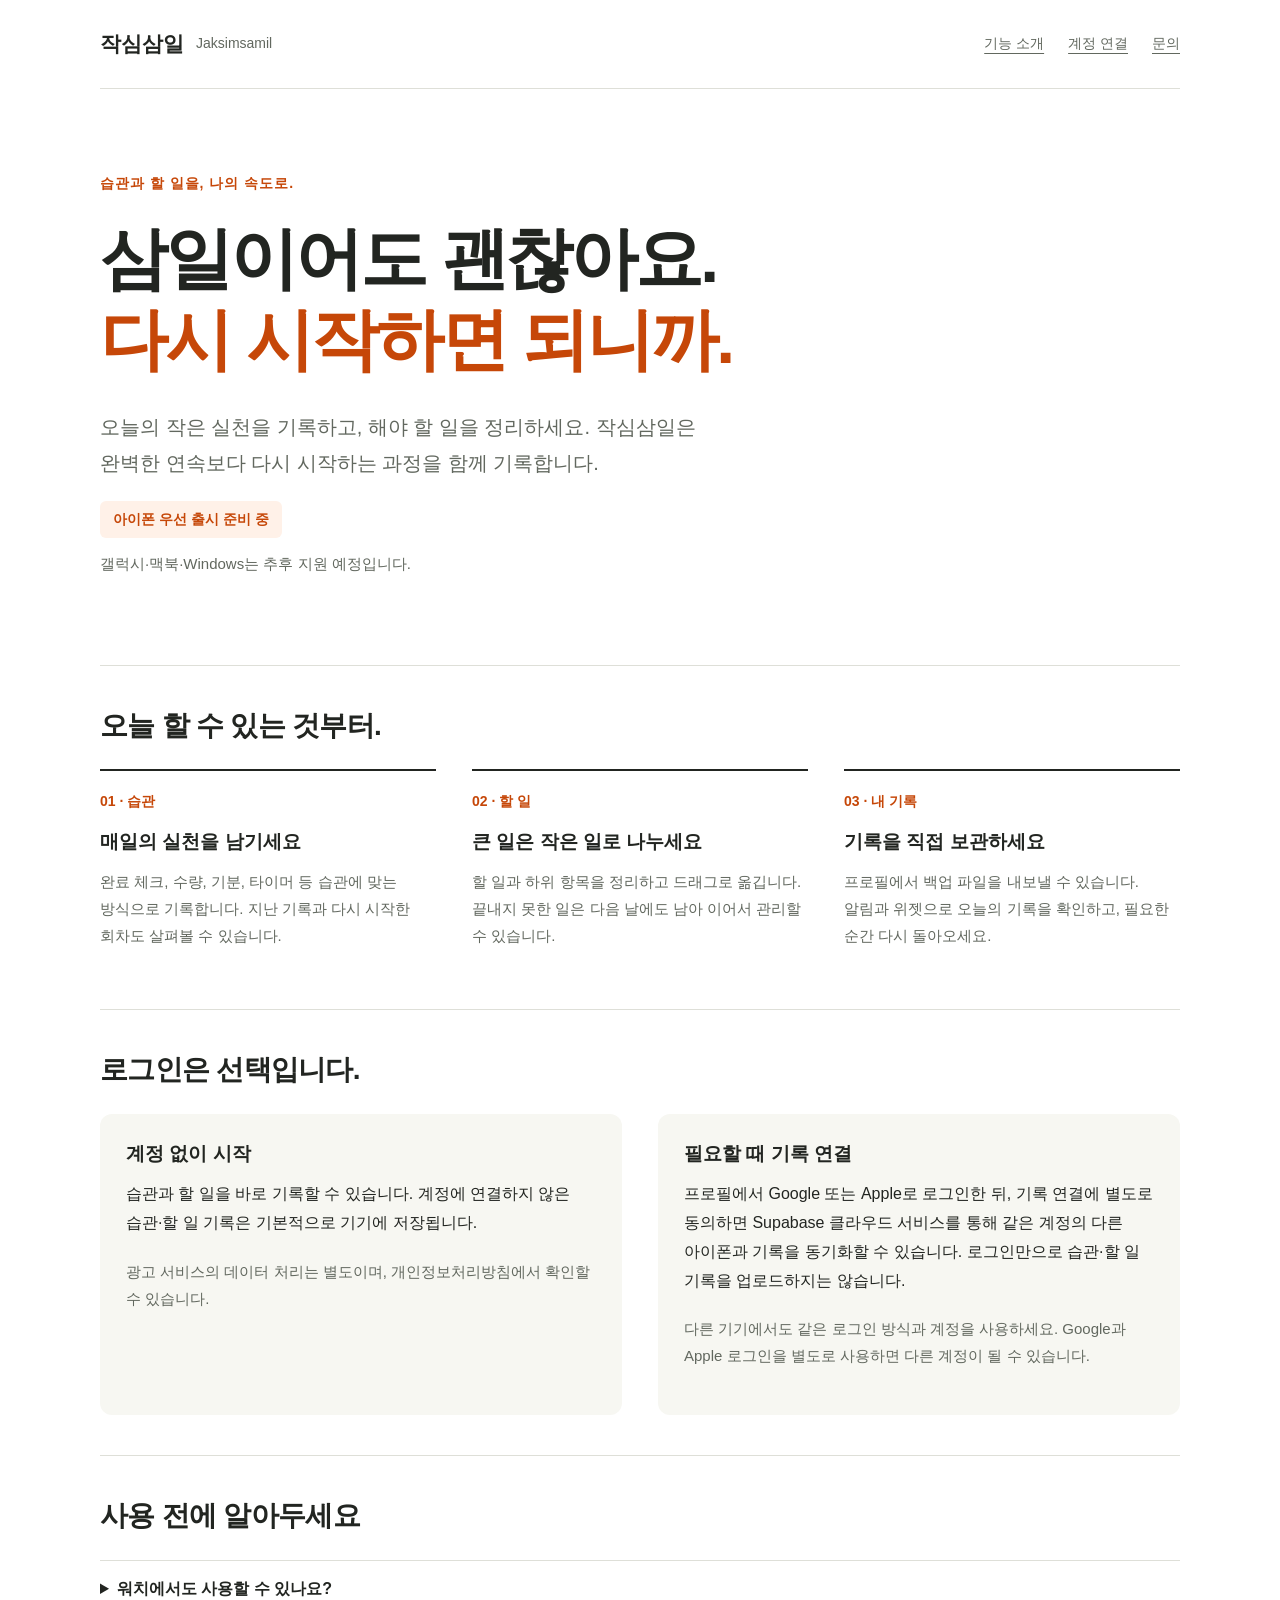
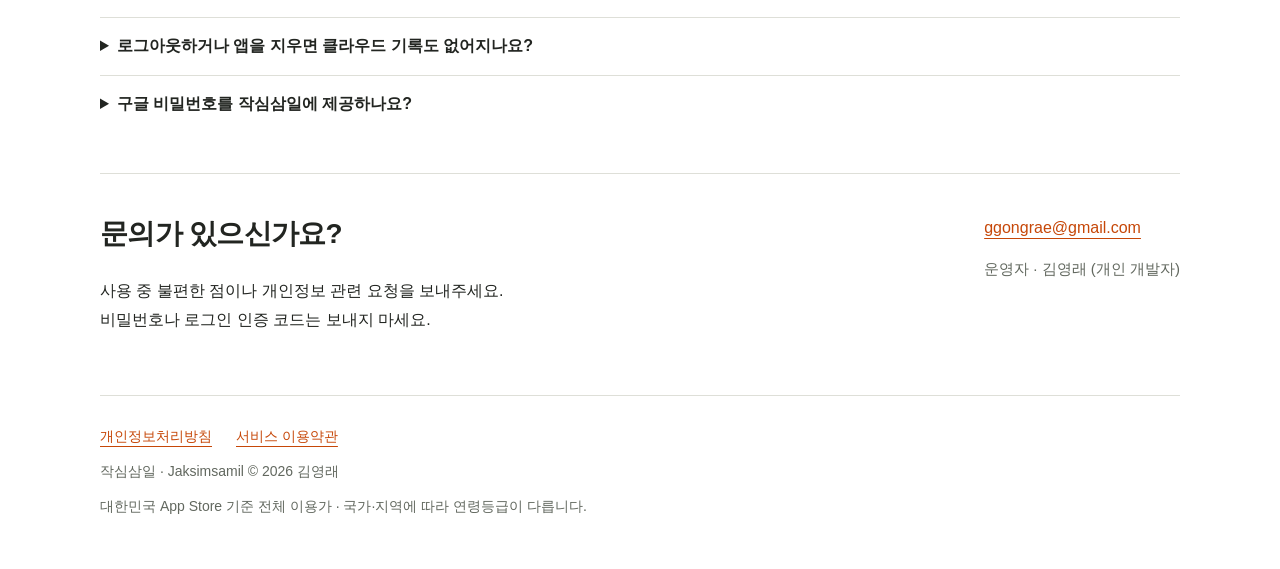
==== index.html @ e4d9ddfb "소개 홈페이지 추가" ====
<!doctype html>
<html lang="ko">
<head><meta charset="utf-8"><meta name="viewport" content="width=device-width,initial-scale=1"><meta name="description" content="작심삼일은 습관과 할 일을 기록하는 아이폰 앱입니다. 로그인 없이 시작하고, 필요할 때만 계정에 기록을 연결하세요."><title>작심삼일 · 습관과 할 일 기록</title><link rel="stylesheet" href="site.css"></head>
<body>
<a class="skip" href="#main">본문 바로가기</a>
<header class="wrap header"><a class="brand" href="index.html">작심삼일 <small>Jaksimsamil</small></a><nav aria-label="주 메뉴"><a href="#features">기능 소개</a><a href="#account">계정 연결</a><a href="#contact">문의</a></nav></header>
<main id="main" class="wrap">
<section class="hero"><span class="eyebrow">습관과 할 일을, 나의 속도로.</span><h1>삼일이어도 괜찮아요.<br><em>다시 시작하면 되니까.</em></h1><p class="lead">오늘의 작은 실천을 기록하고, 해야 할 일을 정리하세요. 작심삼일은 완벽한 연속보다 다시 시작하는 과정을 함께 기록합니다.</p><span class="status">아이폰 우선 출시 준비 중</span><p class="small">갤럭시·맥북·Windows는 추후 지원 예정입니다.</p></section>
<section id="features" class="section"><h2>오늘 할 수 있는 것부터.</h2><div class="features"><article class="feature"><span class="num">01 · 습관</span><h3>매일의 실천을 남기세요</h3><p>완료 체크, 수량, 기분, 타이머 등 습관에 맞는 방식으로 기록합니다. 지난 기록과 다시 시작한 회차도 살펴볼 수 있습니다.</p></article><article class="feature"><span class="num">02 · 할 일</span><h3>큰 일은 작은 일로 나누세요</h3><p>할 일과 하위 항목을 정리하고 드래그로 옮깁니다. 끝내지 못한 일은 다음 날에도 남아 이어서 관리할 수 있습니다.</p></article><article class="feature"><span class="num">03 · 내 기록</span><h3>기록을 직접 보관하세요</h3><p>프로필에서 백업 파일을 내보낼 수 있습니다. 알림과 위젯으로 오늘의 기록을 확인하고, 필요한 순간 다시 돌아오세요.</p></article></div></section>
<section id="account" class="section"><h2>로그인은 선택입니다.</h2><div class="choice"><article><h3>계정 없이 시작</h3><p>습관과 할 일을 바로 기록할 수 있습니다. 계정에 연결하지 않은 습관·할 일 기록은 기본적으로 기기에 저장됩니다.</p><p class="small">광고 서비스의 데이터 처리는 별도이며, 개인정보처리방침에서 확인할 수 있습니다.</p></article><article><h3>필요할 때 기록 연결</h3><p>프로필에서 Google 또는 Apple로 로그인한 뒤, 기록 연결에 별도로 동의하면 Supabase 클라우드 서비스를 통해 같은 계정의 다른 아이폰과 기록을 동기화할 수 있습니다. 로그인만으로 습관·할 일 기록을 업로드하지는 않습니다.</p><p class="small">다른 기기에서도 같은 로그인 방식과 계정을 사용하세요. Google과 Apple 로그인을 별도로 사용하면 다른 계정이 될 수 있습니다.</p></article></div></section>
<section class="section"><h2>사용 전에 알아두세요</h2><details><summary>워치에서도 사용할 수 있나요?</summary><p>아이폰에 연결된 Apple Watch의 보조 기능으로 오늘의 습관과 할 일을 확인하고 지원되는 항목을 완료할 수 있습니다. 독립적인 로그인 앱은 아니며, 기기 연결과 설치 상태에 따라 이용이 제한될 수 있습니다.</p></details><details><summary>로그아웃하거나 앱을 지우면 클라우드 기록도 없어지나요?</summary><p>아닙니다. 로그아웃은 동기화를 멈추는 동작입니다. Supabase에 저장된 계정과 기록 삭제는 앱의 프로필 → 계정 · 기기 간 동기화 → 계정 삭제에서 별도로 요청합니다. 직접 내보낸 백업 파일은 사용자가 따로 삭제해야 합니다.</p></details><details><summary>구글 비밀번호를 작심삼일에 제공하나요?</summary><p>아닙니다. 비밀번호는 Google 또는 Apple의 인증 화면에서 입력합니다. 작심삼일은 인증에 필요한 계정 식별자와 이메일 등을 처리하며, 습관·할 일 업로드는 별도 기록 연결 동의 후 시작합니다.</p></details></section>
<section id="contact" class="section contact"><div><h2>문의가 있으신가요?</h2><p>사용 중 불편한 점이나 개인정보 관련 요청을 보내주세요.<br>비밀번호나 로그인 인증 코드는 보내지 마세요.</p></div><div><a href="mailto:ggongrae@gmail.com">ggongrae@gmail.com</a><p class="small">운영자 · 김영래 (개인 개발자)</p></div></section>
</main>
<footer class="wrap footer"><nav aria-label="정책"><a href="privacy_policy.html">개인정보처리방침</a><a href="terms.html">서비스 이용약관</a></nav><p>작심삼일 · Jaksimsamil © 2026 김영래</p><p>대한민국 App Store 기준 전체 이용가 · 국가·지역에 따라 연령등급이 다릅니다.</p></footer>
</body></html>
---- site.css ----
:root{color-scheme:light;--ink:#222521;--muted:#62685f;--orange:#c64708;--line:#dedfd8;--paper:#fff;--soft:#f7f7f2;--tint:#fff1e8}
*{box-sizing:border-box}html{scroll-behavior:smooth}body{margin:0;background:var(--paper);color:var(--ink);font-family:-apple-system,BlinkMacSystemFont,"Apple SD Gothic Neo","Noto Sans KR",sans-serif;font-size:16px;line-height:1.8;word-break:keep-all;overflow-wrap:anywhere}a{color:var(--orange);text-underline-offset:5px}a:hover{text-decoration-thickness:2px}a:focus-visible,summary:focus-visible{outline:3px solid var(--orange);outline-offset:5px}.wrap{width:min(1080px,calc(100% - 48px));margin:auto}.skip{position:absolute;left:16px;top:-90px;padding:10px;background:white;z-index:3}.skip:focus{top:10px}.header{display:flex;align-items:center;justify-content:space-between;gap:24px;padding-block:25px;border-bottom:1px solid var(--line)}.brand{color:var(--ink);text-decoration:none;display:flex;gap:12px;align-items:center;font-size:21px;font-weight:800}.brand small{font-size:14px;color:var(--muted);font-weight:500}.header nav,.footer nav{display:flex;gap:24px;flex-wrap:wrap}.header nav a{font-size:14px;color:var(--muted)}.eyebrow{font-size:14px;letter-spacing:.07em;color:var(--orange);font-weight:700}.hero{padding:80px 0 68px;max-width:860px}.hero h1{font-size:clamp(38px,6vw,68px);letter-spacing:-.045em;line-height:1.2;margin:20px 0 28px}.hero h1 em{font-style:normal;color:var(--orange)}.lead{font-size:20px;max-width:640px;color:var(--muted);line-height:1.8}.status{display:inline-block;padding:6px 13px;background:var(--tint);color:var(--orange);font-size:14px;font-weight:650;border-radius:6px}.section{padding:40px 0;border-top:1px solid var(--line)}h2{font-size:28px;letter-spacing:-.025em;line-height:1.4;margin:0 0 24px}h3{font-size:19px;line-height:1.5;margin:12px 0}p{margin:12px 0 20px}.features{display:grid;grid-template-columns:repeat(3,minmax(0,1fr));gap:36px}.feature{padding-top:16px;border-top:2px solid var(--ink)}.num{font-size:14px;color:var(--orange);font-weight:700}.feature p,.small{font-size:15px;color:var(--muted)}.choice{display:grid;grid-template-columns:1fr 1fr;gap:36px}.choice article{background:var(--soft);padding:26px;border-radius:12px}.choice h3{margin-top:0}.contact{display:flex;align-items:start;justify-content:space-between;gap:24px}.footer{border-top:1px solid var(--line);padding:28px 0 40px;color:var(--muted);font-size:14px}.footer p{margin:10px 0}.footer a{font-size:14px}.document{max-width:780px;padding-top:40px;padding-bottom:64px}.document h1{font-size:36px;line-height:1.35;margin:22px 0}.document h2{font-size:22px;margin:38px 0 14px}.document li{margin-bottom:10px}.notice{background:var(--tint);border-left:4px solid var(--orange);padding:18px 22px;font-size:15px;margin:22px 0}.notice p:last-child{margin-bottom:0}.toc{display:flex;flex-wrap:wrap;gap:8px 20px;padding:18px 0;border-block:1px solid var(--line);font-size:14px}.facts{padding:0;list-style:none}.facts li{padding:18px 0;border-bottom:1px solid var(--line)}.facts strong{display:block}details{padding:14px 0;border-top:1px solid var(--line)}summary{cursor:pointer;font-weight:650}details p{color:var(--muted)}.english{padding-top:24px;border-top:1px solid var(--line);margin-top:40px}::selection{background:#ffddc4}
@media(max-width:650px){.wrap{width:calc(100% - 36px)}.header{align-items:start;flex-direction:column;gap:12px}.header nav{gap:16px}.brand small{display:none}.hero{padding:44px 0}.lead{font-size:18px}.features,.choice{grid-template-columns:1fr;gap:22px}.section{padding:30px 0}.contact{flex-direction:column;gap:0}.document h1{font-size:30px}.document{padding-top:24px}.notice{padding:16px}h2{font-size:25px}}
@media(prefers-reduced-motion:reduce){html{scroll-behavior:auto}}
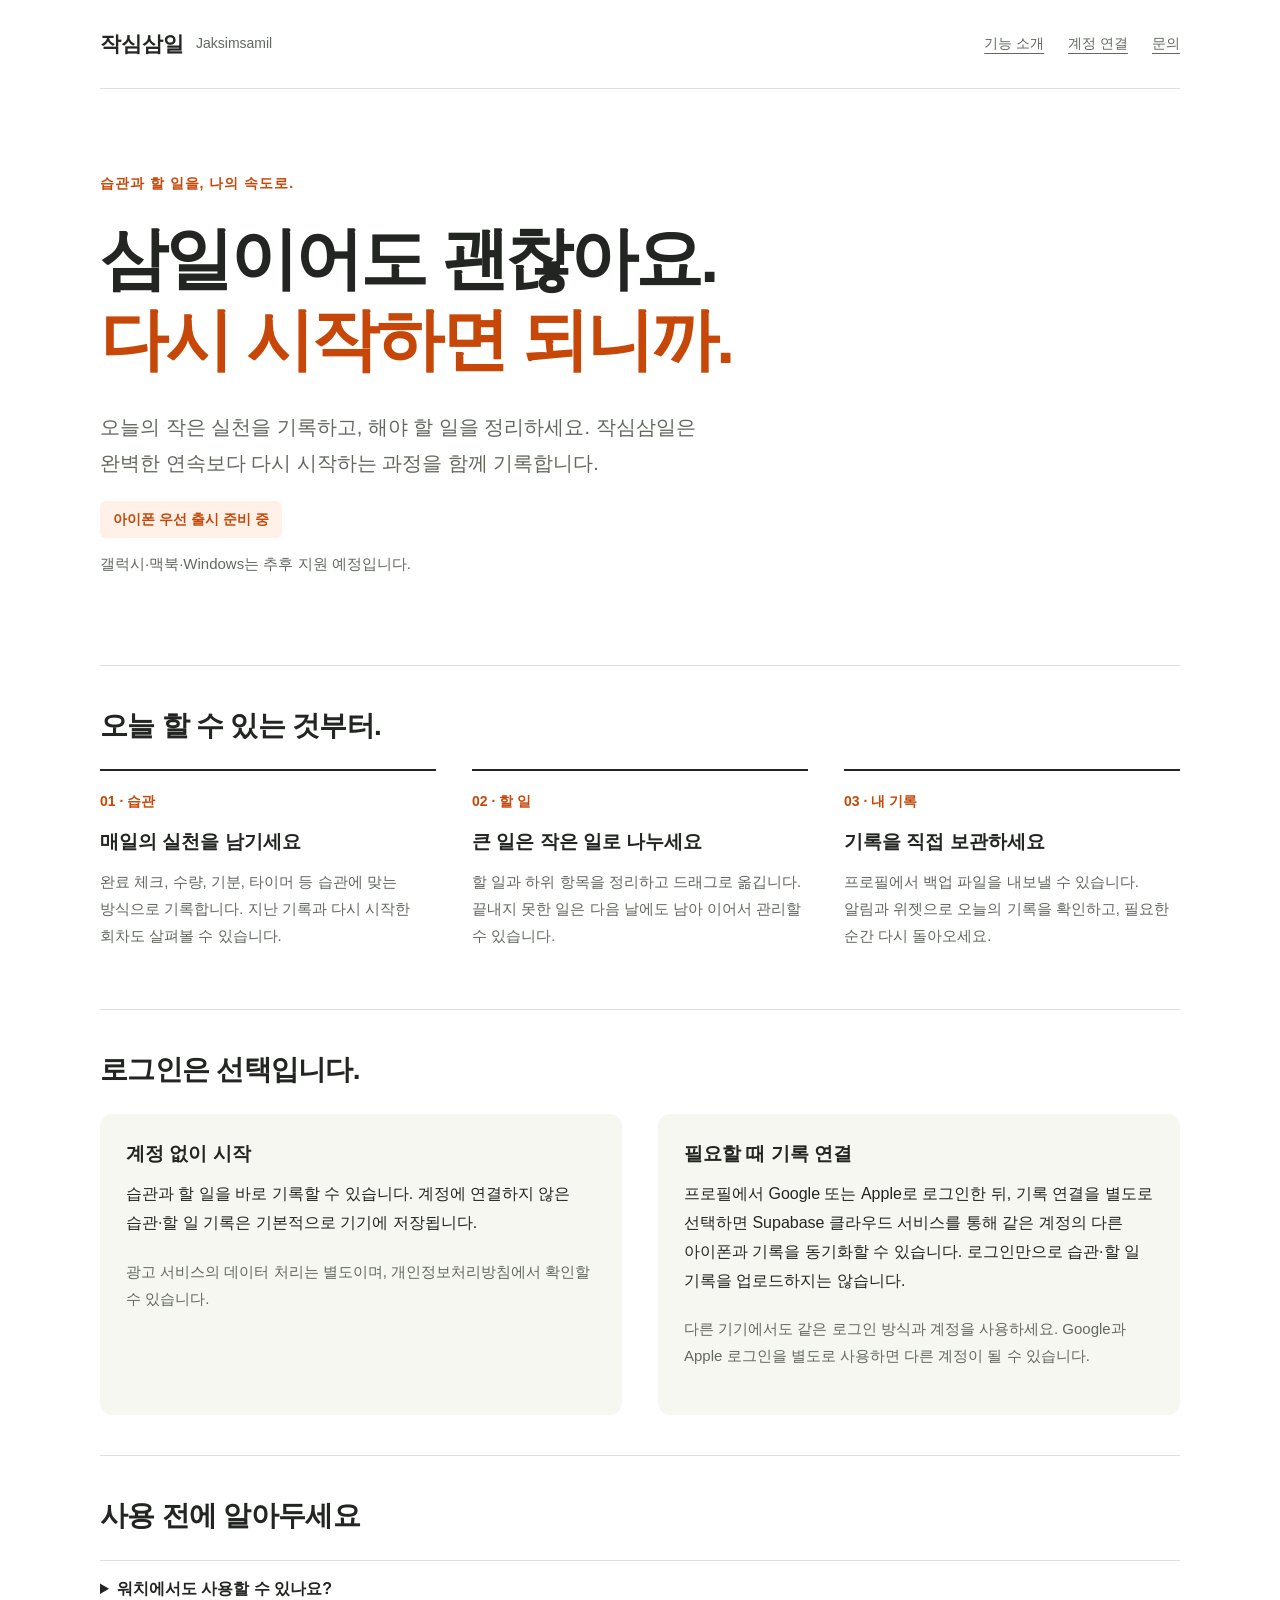
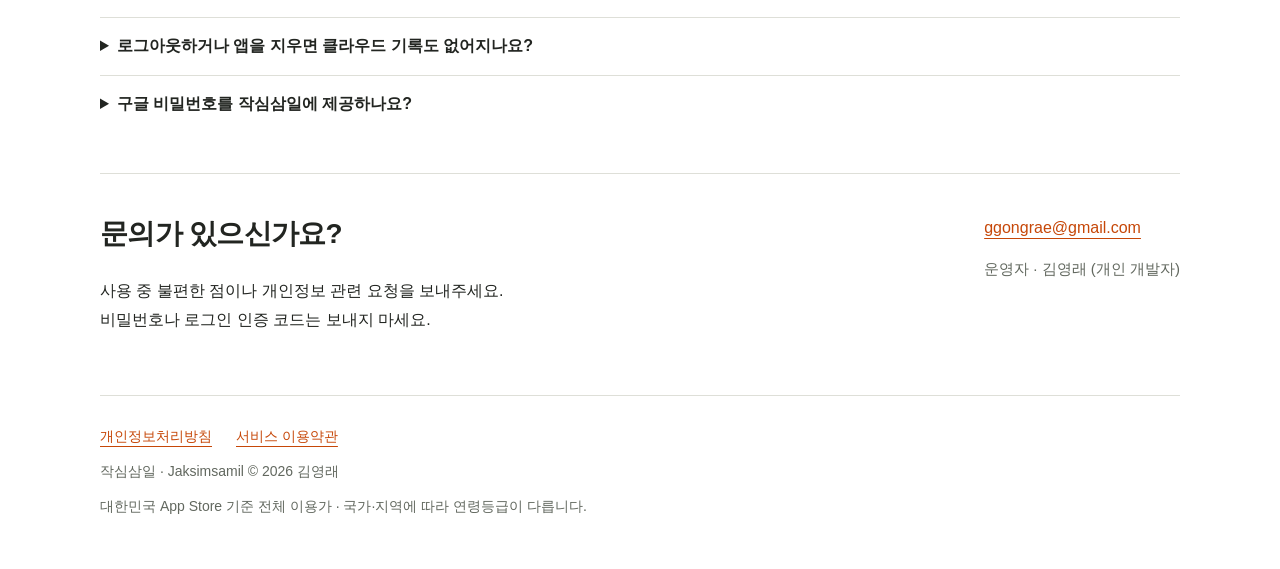
==== commit 1a09a875: "Align homepage record-linking wording with published privacy policy" ====
--- a/index.html
+++ b/index.html
@@ -7,8 +7,8 @@
 <main id="main" class="wrap">
 <section class="hero"><span class="eyebrow">습관과 할 일을, 나의 속도로.</span><h1>삼일이어도 괜찮아요.<br><em>다시 시작하면 되니까.</em></h1><p class="lead">오늘의 작은 실천을 기록하고, 해야 할 일을 정리하세요. 작심삼일은 완벽한 연속보다 다시 시작하는 과정을 함께 기록합니다.</p><span class="status">아이폰 우선 출시 준비 중</span><p class="small">갤럭시·맥북·Windows는 추후 지원 예정입니다.</p></section>
 <section id="features" class="section"><h2>오늘 할 수 있는 것부터.</h2><div class="features"><article class="feature"><span class="num">01 · 습관</span><h3>매일의 실천을 남기세요</h3><p>완료 체크, 수량, 기분, 타이머 등 습관에 맞는 방식으로 기록합니다. 지난 기록과 다시 시작한 회차도 살펴볼 수 있습니다.</p></article><article class="feature"><span class="num">02 · 할 일</span><h3>큰 일은 작은 일로 나누세요</h3><p>할 일과 하위 항목을 정리하고 드래그로 옮깁니다. 끝내지 못한 일은 다음 날에도 남아 이어서 관리할 수 있습니다.</p></article><article class="feature"><span class="num">03 · 내 기록</span><h3>기록을 직접 보관하세요</h3><p>프로필에서 백업 파일을 내보낼 수 있습니다. 알림과 위젯으로 오늘의 기록을 확인하고, 필요한 순간 다시 돌아오세요.</p></article></div></section>
-<section id="account" class="section"><h2>로그인은 선택입니다.</h2><div class="choice"><article><h3>계정 없이 시작</h3><p>습관과 할 일을 바로 기록할 수 있습니다. 계정에 연결하지 않은 습관·할 일 기록은 기본적으로 기기에 저장됩니다.</p><p class="small">광고 서비스의 데이터 처리는 별도이며, 개인정보처리방침에서 확인할 수 있습니다.</p></article><article><h3>필요할 때 기록 연결</h3><p>프로필에서 Google 또는 Apple로 로그인한 뒤, 기록 연결에 별도로 동의하면 Supabase 클라우드 서비스를 통해 같은 계정의 다른 아이폰과 기록을 동기화할 수 있습니다. 로그인만으로 습관·할 일 기록을 업로드하지는 않습니다.</p><p class="small">다른 기기에서도 같은 로그인 방식과 계정을 사용하세요. Google과 Apple 로그인을 별도로 사용하면 다른 계정이 될 수 있습니다.</p></article></div></section>
-<section class="section"><h2>사용 전에 알아두세요</h2><details><summary>워치에서도 사용할 수 있나요?</summary><p>아이폰에 연결된 Apple Watch의 보조 기능으로 오늘의 습관과 할 일을 확인하고 지원되는 항목을 완료할 수 있습니다. 독립적인 로그인 앱은 아니며, 기기 연결과 설치 상태에 따라 이용이 제한될 수 있습니다.</p></details><details><summary>로그아웃하거나 앱을 지우면 클라우드 기록도 없어지나요?</summary><p>아닙니다. 로그아웃은 동기화를 멈추는 동작입니다. Supabase에 저장된 계정과 기록 삭제는 앱의 프로필 → 계정 · 기기 간 동기화 → 계정 삭제에서 별도로 요청합니다. 직접 내보낸 백업 파일은 사용자가 따로 삭제해야 합니다.</p></details><details><summary>구글 비밀번호를 작심삼일에 제공하나요?</summary><p>아닙니다. 비밀번호는 Google 또는 Apple의 인증 화면에서 입력합니다. 작심삼일은 인증에 필요한 계정 식별자와 이메일 등을 처리하며, 습관·할 일 업로드는 별도 기록 연결 동의 후 시작합니다.</p></details></section>
+<section id="account" class="section"><h2>로그인은 선택입니다.</h2><div class="choice"><article><h3>계정 없이 시작</h3><p>습관과 할 일을 바로 기록할 수 있습니다. 계정에 연결하지 않은 습관·할 일 기록은 기본적으로 기기에 저장됩니다.</p><p class="small">광고 서비스의 데이터 처리는 별도이며, 개인정보처리방침에서 확인할 수 있습니다.</p></article><article><h3>필요할 때 기록 연결</h3><p>프로필에서 Google 또는 Apple로 로그인한 뒤, 기록 연결을 별도로 선택하면 Supabase 클라우드 서비스를 통해 같은 계정의 다른 아이폰과 기록을 동기화할 수 있습니다. 로그인만으로 습관·할 일 기록을 업로드하지는 않습니다.</p><p class="small">다른 기기에서도 같은 로그인 방식과 계정을 사용하세요. Google과 Apple 로그인을 별도로 사용하면 다른 계정이 될 수 있습니다.</p></article></div></section>
+<section class="section"><h2>사용 전에 알아두세요</h2><details><summary>워치에서도 사용할 수 있나요?</summary><p>아이폰에 연결된 Apple Watch의 보조 기능으로 오늘의 습관과 할 일을 확인하고 지원되는 항목을 완료할 수 있습니다. 독립적인 로그인 앱은 아니며, 기기 연결과 설치 상태에 따라 이용이 제한될 수 있습니다.</p></details><details><summary>로그아웃하거나 앱을 지우면 클라우드 기록도 없어지나요?</summary><p>아닙니다. 로그아웃은 동기화를 멈추는 동작입니다. Supabase에 저장된 계정과 기록 삭제는 앱의 프로필 → 계정 · 기기 간 동기화 → 계정 삭제에서 별도로 요청합니다. 직접 내보낸 백업 파일은 사용자가 따로 삭제해야 합니다.</p></details><details><summary>구글 비밀번호를 작심삼일에 제공하나요?</summary><p>아닙니다. 비밀번호는 Google 또는 Apple의 인증 화면에서 입력합니다. 작심삼일은 인증에 필요한 계정 식별자와 이메일 등을 처리하며, 습관·할 일 업로드는 별도 기록 연결 선택 후 시작합니다.</p></details></section>
 <section id="contact" class="section contact"><div><h2>문의가 있으신가요?</h2><p>사용 중 불편한 점이나 개인정보 관련 요청을 보내주세요.<br>비밀번호나 로그인 인증 코드는 보내지 마세요.</p></div><div><a href="mailto:ggongrae@gmail.com">ggongrae@gmail.com</a><p class="small">운영자 · 김영래 (개인 개발자)</p></div></section>
 </main>
 <footer class="wrap footer"><nav aria-label="정책"><a href="privacy_policy.html">개인정보처리방침</a><a href="terms.html">서비스 이용약관</a></nav><p>작심삼일 · Jaksimsamil © 2026 김영래</p><p>대한민국 App Store 기준 전체 이용가 · 국가·지역에 따라 연령등급이 다릅니다.</p></footer>
